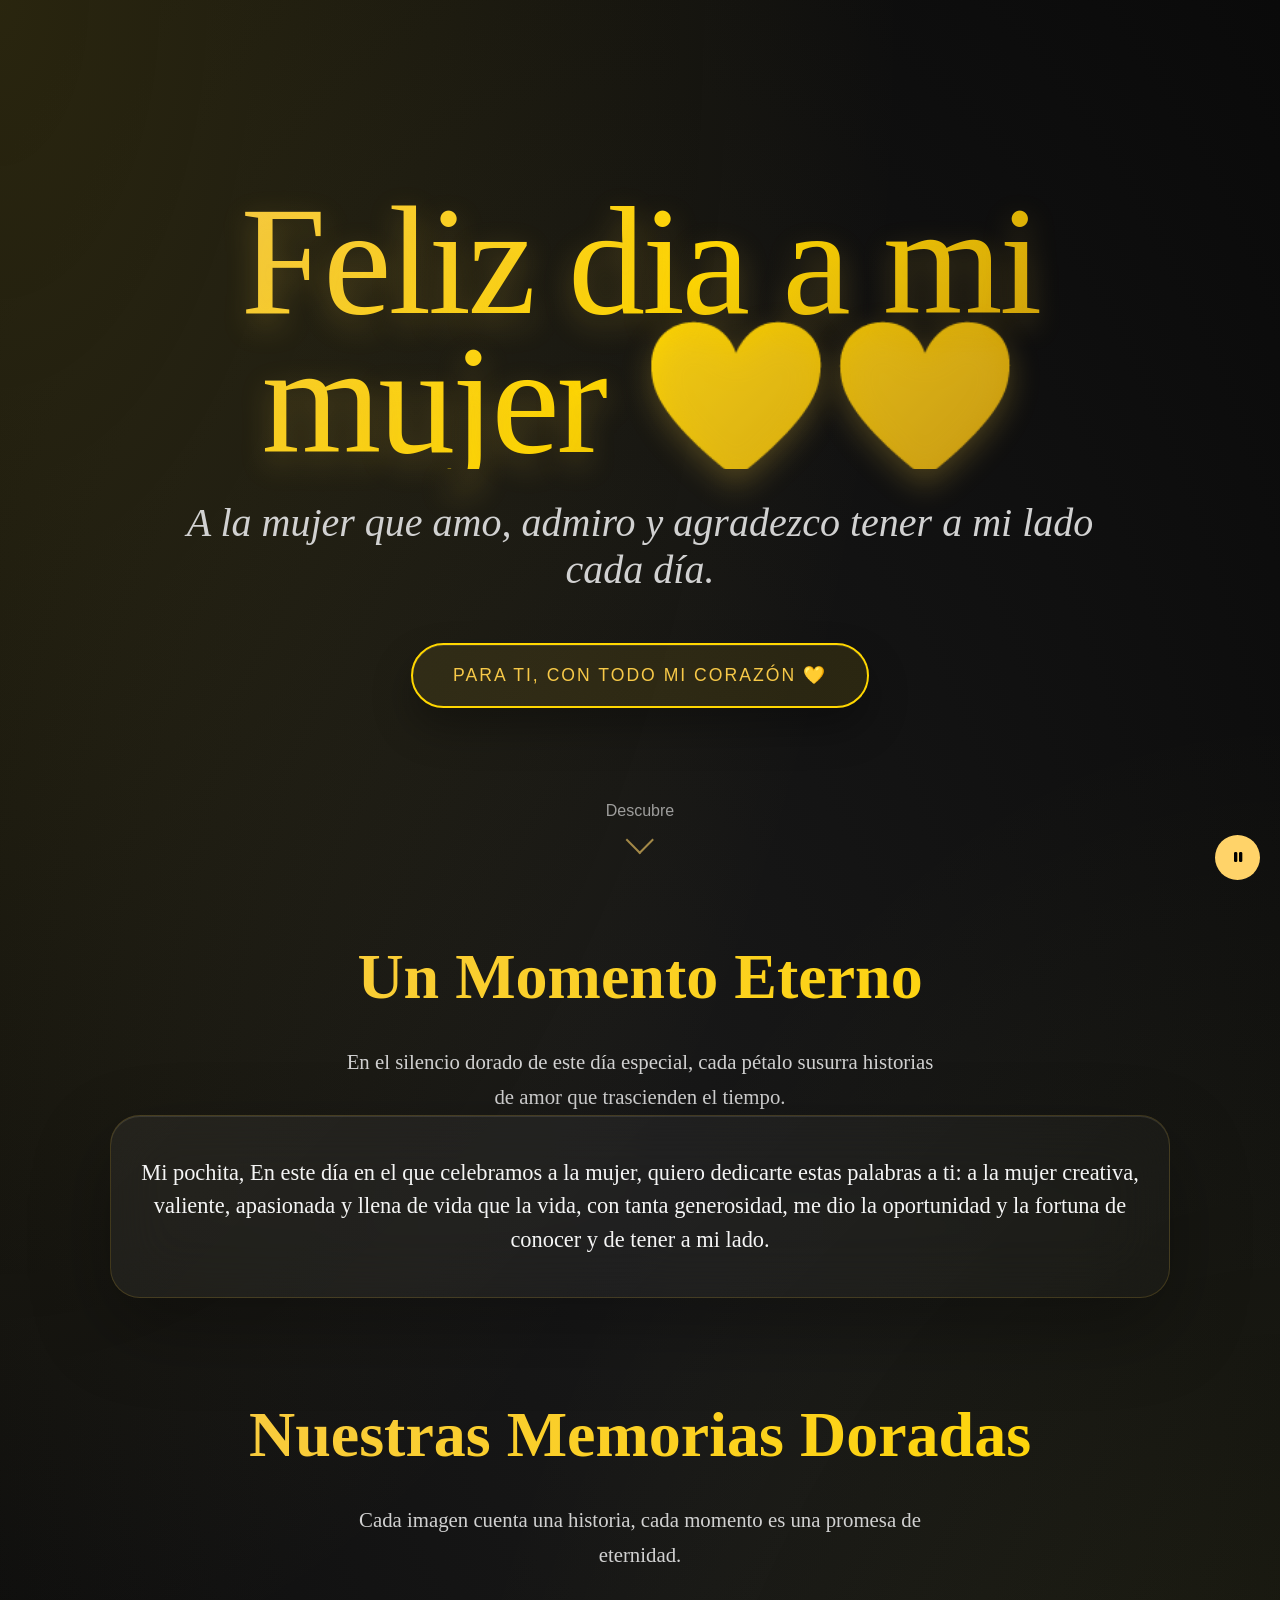
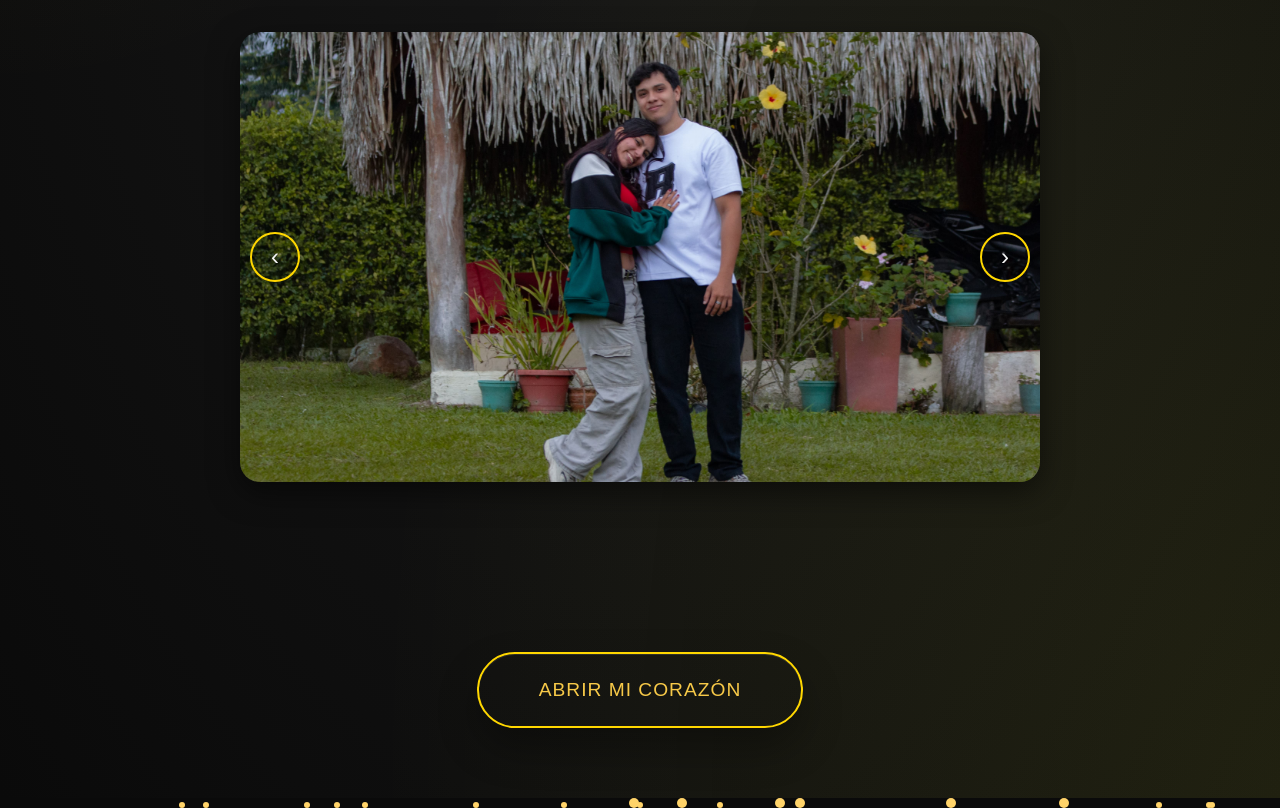
==== page.html @ eefaf430 "Primer commit" ====
<html lang="es" style="">

<head>
    <meta charset="UTF-8">
    <meta name="viewport" content="width=device-width, initial-scale=1.0">
    <title>Para Ti Amor</title>
    <link rel="stylesheet" href="https://cdnjs.cloudflare.com/ajax/libs/font-awesome/6.4.0/css/all.min.css"
        integrity="sha512-iecdLmaskl7CVkqkXNQ/ZH/XLlvWZOJyj7Yy7tcenmpD1ypASozpmT/E0iPtmFIB46ZmdtAc9eNBvH0H/ZpiBw=="
        crossorigin="anonymous" referrerpolicy="no-referrer">
    <link rel="preload" href="https://cdnjs.cloudflare.com/ajax/libs/font-awesome/6.4.0/webfonts/fa-solid-900.woff2"
        as="font" type="font/woff2" crossorigin="anonymous">
    <link rel="stylesheet" href="CSS/style1.css">
    <style type="text/css" id="operaUserStyle"></style>
    <style>
        @keyframes blinkCursor {
            50% {
                opacity: 0;
            }
        }
    </style>
    <style id="floatUpKeyframes">
        @keyframes floatUp {
            0% {
                transform: translateY(0) rotate(0deg);
                opacity: 0;
            }

            10% {
                opacity: 0.8;
            }

            90% {
                opacity: 0.8;
            }

            100% {
                transform: translateY(-120vh) rotate(360deg);
                opacity: 0;
            }
        }
    </style>
</head>

<body style="opacity: 1; transform: scale(1); transition: 1s cubic-bezier(0.25, 0.46, 0.45, 0.94);">

    <audio id="backgroundMusic" loop="" preload="auto">
        <source src="/DATOS/img/ytmp3free.cc_coldplay-yellow-lyrics-youtubemp3free.org.mp3" type="audio/mpeg">
        Tu navegador no soporta el elemento de audio.
    </audio>
    <div class="background-canvas"
        style="background: radial-gradient(at left top, rgba(217, 65, 38, 0.15) 0%, transparent 50%), radial-gradient(at right bottom, rgba(235, 123, 71, 0.1) 0%, transparent 50%), radial-gradient(rgba(26, 26, 26, 0.9) 0%, rgb(10, 10, 10) 100%);">
    </div>
    <div class="particle-system" id="particleSystem">
        <div class="particle large" style="left: 49.1236%; animation-duration: 12.4468s; animation-delay: 1.84245s;">
        </div>
        <div class="particle" style="left: 13.967%; animation-duration: 18.7906s; animation-delay: 1.20535s;"></div>
        <div class="particle" style="left: 90.3233%; animation-duration: 13.4565s; animation-delay: 1.31085s;"></div>
        <div class="particle" style="left: 56.0158%; animation-duration: 14.3678s; animation-delay: 0.501377s;"></div>
        <div class="particle" style="left: 36.9494%; animation-duration: 11.2925s; animation-delay: 1.24922s;"></div>
        <div class="particle" style="left: 94.2317%; animation-duration: 16.1982s; animation-delay: 0.864166s;"></div>
        <div class="particle" style="left: 26.131%; animation-duration: 18.311s; animation-delay: 1.80862s;"></div>
        <div class="particle" style="left: 94.4612%; animation-duration: 13.0798s; animation-delay: 0.508164s;"></div>
        <div class="particle" style="left: 49.7275%; animation-duration: 10.1983s; animation-delay: 1.98005s;"></div>
        <div class="particle" style="left: 15.8579%; animation-duration: 11.2997s; animation-delay: 0.548062s;"></div>
        <div class="particle large" style="left: 52.8611%; animation-duration: 10.597s; animation-delay: 0.742049s;">
        </div>
        <div class="particle" style="left: 43.8546%; animation-duration: 17.5467s; animation-delay: 0.379845s;"></div>
        <div class="particle" style="left: 28.2737%; animation-duration: 16.7302s; animation-delay: 0.920802s;"></div>
        <div class="particle large" style="left: 73.8963%; animation-duration: 12.6162s; animation-delay: 0.523811s;">
        </div>
        <div class="particle large" style="left: 62.1353%; animation-duration: 12.096s; animation-delay: 1.81944s;">
        </div>
        <div class="particle large" style="left: 82.7485%; animation-duration: 12.4718s; animation-delay: 1.86696s;">
        </div>
        <div class="particle" style="left: 23.775%; animation-duration: 12.0735s; animation-delay: 1.17599s;"></div>
    </div>

    <section class="hero-section">
        <div class="hero-content">
            <h1 class="hero-title" style="filter: brightness(1) saturate(1);">Feliz dia a mi mujer ❤️💛</h1>
            <p class="hero-subtitle">A la mujer que amo, admiro y agradezco tener a mi lado cada día.</p>
            <div class="hero-date">Para ti, con todo mi corazón 💛</div>
        </div>
        <div class="scroll-indicator">
            <span>Descubre</span>
            <div class="scroll-arrow"></div>
        </div>
    </section>

    <section class="main-section">
        <div class="container">
            <div class="section-header fade-in visible">
                <h2 class="section-title" style="filter: brightness(1) saturate(1);">Un Momento Eterno</h2>
                <p class="section-description">En el silencio dorado de este día especial, cada pétalo susurra historias
                    de amor que trascienden el tiempo.</p>
            </div>

            <div class="premium-card fade-in visible">
                <p>Mi pochita,

                    En este día en el que celebramos a la mujer, quiero dedicarte estas palabras a ti: a la mujer
                    creativa, valiente, apasionada y llena de vida que la vida, con tanta generosidad, me dio la
                    oportunidad y la fortuna de conocer y de tener a mi lado.
                </p>
            </div>
        </div>
    </section>

    <section class="main-section">
        <div class="container">
            <div class="section-header fade-in visible">
                <h2 class="section-title" style="filter: brightness(1) saturate(1);">Nuestras Memorias Doradas</h2>
                <p class="section-description">Cada imagen cuenta una historia, cada momento es una promesa de
                    eternidad.</p>
            </div>

            <div class="carousel fade-in visible">
                <div class="image-container active"
                    style="background-image: url(&quot;https://dedicapag.com/es/PagDiaFlorAmarilla/Uploads/69adaea73918b_IMG_20260305_213916.jpg&quot;); transform: translateX(0px);">
                    <img src="DATOS/img/IMG-20260112-WA0031.jpg" alt="Momento dorado 1">
                </div>
                <div class="image-container"
                    style="background-image: url(&quot;https://dedicapag.com/es/PagDiaFlorAmarilla/Uploads/69adaea73a67f_IMG-20260112-WA0031.jpg&quot;); transform: translateX(-100%);">
                    <img src="DATOS/img/IMG-20260225-WA0110.jpg" alt="Momento dorado 2">
                </div>
                <div class="image-container"
                    style="background-image: url(&quot;https://dedicapag.com/es/PagDiaFlorAmarilla/Uploads/69adaea73ad62_IMG-20260112-WA0031.jpg&quot;); transform: translateX(-100%);">
                    <img src="DATOS/img/IMG_20260305_213916.jpg" alt="Momento dorado 3">
                </div>
                <div class="carousel-nav">
                    <button id="prev-slide">‹</button>
                    <button id="next-slide">›</button>
                </div>
            </div>
        </div>

        <div class="container">
            <div style="text-align: center;">
                <button class="magic-button fade-in visible" id="openLetterBtn">
                    Abrir mi corazón </button>
            </div>
        </div>
    </section>

    <div
        style="position: fixed; width: 20px; height: 20px; background: radial-gradient(circle, var(--secondary-gold) 0%, transparent 70%); border-radius: 50%; pointer-events: none; z-index: 9999; opacity: 0; transition: 0.3s; transform: translate(-50%, -50%); left: 1345px; top: 807px;">
    </div>
    <div class="floating-flower"
        style="position: fixed; font-size: 23.1102px; left: 13.0621%; top: 72.46vh; pointer-events: none; z-index: 2; opacity: 0.8; animation: 19.5343s linear 0s 1 normal forwards running floatUp; will-change: transform, opacity;">
        🌷</div>
    <div class="floating-flower"
        style="position: fixed; font-size: 16.0821px; left: 43.3078%; top: 68.2381vh; pointer-events: none; z-index: 2; opacity: 0.8; animation: 19.2855s linear 0s 1 normal forwards running floatUp; will-change: transform, opacity;">
        🌷</div>
    <div class="floating-flower"
        style="position: fixed; font-size: 29.3202px; left: 3.97854%; top: 71.3391vh; pointer-events: none; z-index: 2; opacity: 0.8; animation: 15.3925s linear 0s 1 normal forwards running floatUp; will-change: transform, opacity;">
        🌷</div>
    <div class="floating-flower"
        style="position: fixed; font-size: 20.6711px; left: 57.3376%; top: 83.5274vh; pointer-events: none; z-index: 2; opacity: 0.8; animation: 16.124s linear 0s 1 normal forwards running floatUp; will-change: transform, opacity;">
        🌼</div>
    <div class="floating-flower"
        style="position: fixed; font-size: 28.1173px; left: 32.2132%; top: 72.9131vh; pointer-events: none; z-index: 2; opacity: 0.8; animation: 17.4586s linear 0s 1 normal forwards running floatUp; will-change: transform, opacity;">
        🌷</div>
    <div class="floating-flower"
        style="position: fixed; font-size: 19.7053px; left: 76.5942%; top: 94.3041vh; pointer-events: none; z-index: 2; opacity: 0.8; animation: 13.9809s linear 0s 1 normal forwards running floatUp; will-change: transform, opacity;">
        🌷</div>
    <div class="floating-flower"
        style="position: fixed; font-size: 27.3361px; left: 46.9237%; top: 80.5106vh; pointer-events: none; z-index: 2; opacity: 0.8; animation: 19.7847s linear 0s 1 normal forwards running floatUp; will-change: transform, opacity;">
        🌷</div>
    <div class="floating-flower"
        style="position: fixed; font-size: 15.6511px; left: 16.0627%; top: 61.2535vh; pointer-events: none; z-index: 2; opacity: 0.8; animation: 19.8061s linear 0s 1 normal forwards running floatUp; will-change: transform, opacity;">
        🌼</div>

    <div id="letterOverlay">
        <div class="message-content">
            <button class="close-message" id="closeLetterBtn">×</button>

            <h2>Para el amor de mi vida</h2>

            <div id="typewriterText">
                <p>
                    Admiro tu forma de luchar por lo que quieres, tu alegría,
                    tu manera de contagiar energía y tu capacidad de hacer que incluso
                    los días más simples se vuelvan especiales. Eres una mujer increíble,
                    y me siento profundamente orgulloso de caminar a tu lado y de poder
                    llamarte mi compañera.
                </p>

                <p>
                    Gracias por cada momento compartido, por cada sonrisa,
                    por cada enseñanza y por cada recuerdo que hemos construido.
                </p>
            </div>

            <div class="signature">
                Con amor infinito e inquebrantable,<br>
                Para siempre tuyo ✨
            </div>
        </div>
    </div>
    <div class="music-control" style="z-index: 100000; position: fixed; transform: none;">
        <button class="music-btn" id="musicBtn" aria-label="Toggle music">
            <i class="fas fa-play" id="playIcon" style="display: none;"></i>
            <i class="fas fa-pause" id="pauseIcon" style="display: inline-block;"></i>
        </button>
        <div class="volume-control" id="volumeControl">
            <input type="range" id="volumeSlider" min="0" max="1" step="0.01" value="0.5" aria-label="Volume control">
        </div>
    </div>
</body>

</html>

<script>
    let typewriterTimeout = null;
    let isMobile = /Mobi|Android/i.test(navigator.userAgent);
    let _savedScrollY = 0;
    let _savedBodyPosition = '';
    let _savedBodyTop = '';
    let _savedBodyWidth = '';
    let _savedBodyOverflow = '';
    let _savedHtmlOverflow = '';
    let _savedBodyTransform = null;
    let _savedBodyPaddingRight = '';

    function bodyHasTransform() {
        const cs = getComputedStyle(document.body);
        const t = cs.transform || cs.webkitTransform || '';
        return t && t !== 'none' && t !== 'matrix(1, 0, 0, 1, 0, 0)';
    }

    function typeLine(lineElement, text, speed = 20, onDone) {
        const textSpan = lineElement.querySelector('.text');
        const cursor = lineElement.querySelector('.cursor');
        const typewriterContainer = document.getElementById('typewriterText');
        textSpan.textContent = '';
        lineElement.classList.add('active');
        let index = 0;

        function typeChar() {
            if (index < text.length) {
                textSpan.textContent += text.charAt(index);
                index++;
                typewriterContainer.scrollTo({
                    top: typewriterContainer.scrollHeight,
                    behavior: 'smooth'
                });
                typewriterTimeout = setTimeout(typeChar, speed);
            } else {
                cursor.style.display = 'none';
                typewriterContainer.scrollTo({
                    top: typewriterContainer.scrollHeight,
                    behavior: 'smooth'
                });
                if (onDone) onDone();
            }
        }

        cursor.style.display = 'inline-block';
        typeChar();
    }

    (function moveOverlayToHtml() {
        const overlay = document.getElementById('letterOverlay');
        if (!overlay) return;
        if (overlay.parentNode !== document.documentElement) {
            document.documentElement.appendChild(overlay);
        }
    })();

    function openLetterModal() {
        const overlay = document.getElementById('letterOverlay');
        if (!overlay) return;

        _savedScrollY = window.pageYOffset;
        const scrollbarWidth = window.innerWidth - document.documentElement.clientWidth;

        _savedBodyPosition = document.body.style.position;
        _savedBodyTop = document.body.style.top;
        _savedBodyWidth = document.body.style.width;
        _savedBodyOverflow = document.body.style.overflow;
        _savedHtmlOverflow = document.documentElement.style.overflow;
        _savedBodyPaddingRight = document.body.style.paddingRight;

        if (bodyHasTransform()) {
            _savedBodyTransform = document.body.style.transform;
            document.body.style.transform = 'none';
        }

        document.body.style.position = 'relative';
        document.body.style.width = '100%';
        document.body.style.overflow = 'hidden';
        document.documentElement.style.overflow = 'hidden';
        document.body.style.paddingRight = `${scrollbarWidth}px`;

        overlay.classList.add('show');

        const typewriterText = document.getElementById('typewriterText');
        typewriterText.innerHTML = '';

        const letterContent = "Admiro tu forma de luchar por lo que quieres, tu alegr\u00eda, tu manera de contagiar energ\u00eda y tu capacidad de hacer que incluso los d\u00edas m\u00e1s simples se vuelvan especiales. Eres una mujer incre\u00edble, y me siento profundamente orgulloso de caminar a tu lado y de poder llamarte mi compa\u00f1era.\r\nGracias por cada momento compartido, por cada sonrisa, por cada ense\u00f1anza y por cada recuerdo que hemos construido";
        const texts = letterContent.split('\n').filter(line => line.trim() !== '');

        if (typewriterTimeout) {
            clearTimeout(typewriterTimeout);
            typewriterTimeout = null;
        }

        texts.forEach(() => {
            const line = document.createElement('span');
            line.classList.add('line');
            line.innerHTML = '<span class="text"></span><span class="cursor" style="display: inline-block; width: 2px; height: 1em; background: var(--secondary-gold); margin-left: 2px; vertical-align: middle; animation: blinkCursor 0.7s step-end infinite;"></span>';
            typewriterText.appendChild(line);
            typewriterText.appendChild(document.createElement('br'));
        });

        const lines = typewriterText.querySelectorAll('.line');

        function typeNextLine(index) {
            if (index < lines.length && index < texts.length) {
                typeLine(lines[index], texts[index], 30, () => {
                    typeNextLine(index + 1);
                });
            } else {
                lines.forEach(line => line.querySelector('.cursor').style.display = 'none');
            }
        }

        typeNextLine(0);
    }

    function closeLetterModal() {
        const overlay = document.getElementById('letterOverlay');
        const typewriterText = document.getElementById('typewriterText');

        if (typewriterTimeout) {
            clearTimeout(typewriterTimeout);
            typewriterTimeout = null;
        }

        typewriterText.innerHTML = '';

        overlay.classList.remove('show');

        document.body.style.position = _savedBodyPosition;
        document.body.style.top = _savedBodyTop;
        document.body.style.width = _savedBodyWidth;
        document.body.style.overflow = _savedBodyOverflow;
        document.documentElement.style.overflow = _savedHtmlOverflow;
        document.body.style.paddingRight = _savedBodyPaddingRight;

        if (_savedBodyTransform !== null) {
            document.body.style.transform = _savedBodyTransform;
            _savedBodyTransform = null;
        }

        window.scrollTo(0, _savedScrollY);
    }

    const style = document.createElement('style');
    style.textContent = `
            @keyframes blinkCursor {
                50% { opacity: 0; }
            }
        `;
    document.head.appendChild(style);

    document.getElementById('openLetterBtn').addEventListener('click', openLetterModal);

    document.getElementById('closeLetterBtn').addEventListener('click', closeLetterModal);

    window.onclick = function (event) {
        const overlay = document.getElementById('letterOverlay');
        if (event.target === overlay) {
            closeLetterModal();
        }
    };

    const slideElements = document.querySelectorAll('.carousel .image-container');
    const prevButton = document.getElementById('prev-slide');
    const nextButton = document.getElementById('next-slide');

    let currentSlide = 0;
    const totalSlides = slideElements.length;

    function showSlide(index) {
        if (index >= totalSlides) index = 0;
        else if (index < 0) index = totalSlides - 1;

        slideElements[currentSlide].classList.remove('active');
        slideElements[currentSlide].style.transform = 'translateX(-100%)';

        currentSlide = index;
        slideElements[currentSlide].classList.add('active');
        slideElements[currentSlide].style.transform = 'translateX(0)';
    }

    if (totalSlides > 0) {
        prevButton.addEventListener('click', () => showSlide(currentSlide - 1));
        nextButton.addEventListener('click', () => showSlide(currentSlide + 1));
        slideElements[0].classList.add('active');
        setInterval(() => showSlide(currentSlide + 1), 5000);
    }

    function initParticleSystem() {
        const system = document.getElementById('particleSystem');
        const interval = isMobile ? 1500 : 1200;
        setInterval(() => {
            const particle = document.createElement('div');
            particle.className = Math.random() > 0.7 ? 'particle large' : 'particle';
            particle.style.left = (Math.random() * 98 + 1) + '%';
            particle.style.animationDuration = (Math.random() * 10 + 10) + 's';
            particle.style.animationDelay = Math.random() * 2 + 's';
            system.appendChild(particle);

            setTimeout(() => particle.remove(), 20000);
        }, interval);
    }

    function initScrollAnimations() {
        const observer = new IntersectionObserver((entries) => {
            entries.forEach(entry => {
                if (entry.isIntersecting) entry.target.classList.add('visible');
            });
        }, { threshold: 0.1 });

        document.querySelectorAll('.fade-in').forEach(el => observer.observe(el));
    }

    function initParallax() {
        const heroContent = document.querySelector('.hero-content');

        window.addEventListener('scroll', () => {
            const scrolled = window.pageYOffset;

            if (heroContent) {
                heroContent.style.transform = `translateY(${scrolled * 0.2}px)`;
            }
        });
    }

    function initMagicCursor() {
        if (isMobile) return;
        const cursor = document.createElement('div');
        cursor.style.cssText = `
                position: fixed;
                width: 20px;
                height: 20px;
                background: radial-gradient(circle, var(--secondary-gold) 0%, transparent 70%);
                border-radius: 50%;
                pointer-events: none;
                z-index: 9999;
                opacity: 0;
                transition: all 0.3s ease;
                transform: translate(-50%, -50%);
            `;
        document.body.appendChild(cursor);

        document.addEventListener('mousemove', (e) => {
            cursor.style.left = e.clientX + 'px';
            cursor.style.top = e.clientY + 'px';
            cursor.style.opacity = '0.6';
        });

        document.addEventListener('mouseenter', () => cursor.style.opacity = '0.6');
        document.addEventListener('mouseleave', () => cursor.style.opacity = '0');
    }

    function createVisualRhythm() {
        if (isMobile) return;
        setInterval(() => {
            const elements = document.querySelectorAll('.hero-title, .section-title');
            elements.forEach(el => {
                el.style.filter = 'brightness(1.2) saturate(1.1)';
                setTimeout(() => el.style.filter = 'brightness(1) saturate(1)', 200);
            });
        }, 4000);
    }

    function createFloatingFlowers() {
        const flowers = ['🌻', '🌼', '🌺', '🌸', '💐', '🌷'];
        const interval = isMobile ? 3000 : 2500;
        const durationMin = isMobile ? 10 : 12;
        const durationMax = isMobile ? 16 : 20;
        const initialBurst = isMobile ? 3 : 9;

        if (!document.getElementById('floatUpKeyframes')) {
            const style = document.createElement('style');
            style.id = 'floatUpKeyframes';
            style.textContent = `
                    @keyframes floatUp {
                        0% { transform: translateY(0) rotate(0deg); opacity: 0; }
                        10% { opacity: 0.8; }
                        90% { opacity: 0.8; }
                        100% { transform: translateY(-120vh) rotate(360deg); opacity: 0; }
                    }
                `;
            document.head.appendChild(style);
        }

        function spawnFlower(startVh) {
            const flower = document.createElement('div');
            flower.className = 'floating-flower';
            flower.textContent = flowers[Math.floor(Math.random() * flowers.length)];
            const size = Math.random() * 20 + 15;
            const left = Math.random() * 98 + 1;
            const duration = Math.random() * (durationMax - durationMin) + durationMin;

            flower.style.cssText = `
                    position: fixed;
                    font-size: ${size}px;
                    left: ${left}%;
                    top: ${startVh}vh;
                    pointer-events: none;
                    z-index: 2;
                    opacity: 0.8;
                    animation: floatUp ${duration}s linear forwards;
                    will-change: transform, opacity;
                `;

            document.body.appendChild(flower);

            setTimeout(() => {
                flower.remove();
            }, (duration + 0.5) * 1000);
        }

        for (let i = 0; i < initialBurst; i++) {
            const startVh = Math.random() * 35 + 60;
            setTimeout(() => spawnFlower(startVh), i * 120);
        }

        const intervalId = setInterval(() => {
            const startVh = Math.random() * 35 + 60;
            spawnFlower(startVh);
        }, interval);

        createFloatingFlowers._intervalId = intervalId;
    }

    function createDynamicBackground() {
        if (isMobile) return;
        const canvas = document.querySelector('.background-canvas');
        let hue = 45;
        const updateBg = () => {
            hue = (hue + 1) % 60;
            canvas.style.background = `
                    radial-gradient(ellipse at top left, hsla(${hue}, 70%, 50%, 0.15) 0%, transparent 50%),
                    radial-gradient(ellipse at bottom right, hsla(${hue + 10}, 80%, 60%, 0.1) 0%, transparent 50%),
                    radial-gradient(ellipse at center, rgba(26, 26, 26, 0.9) 0%, #0a0a0a 100%)
                `;
            requestAnimationFrame(updateBg);
        };
        requestAnimationFrame(updateBg);
    }

    window.addEventListener('load', () => {
        initParticleSystem();
        initScrollAnimations();
        initParallax();
        initMagicCursor();
        createVisualRhythm();
        createFloatingFlowers();
        createDynamicBackground();

        setTimeout(() => {
            document.body.style.opacity = '1';
            document.body.style.transform = 'scale(1)';
        }, 100);
    });

    document.body.style.opacity = '0.95';
    document.body.style.transform = 'scale(0.98)';
    document.body.style.transition = 'all 1s cubic-bezier(0.25, 0.46, 0.45, 0.94)';

    const cleanupInterval = setInterval(() => {
        document.querySelectorAll('.particle').forEach(p => {
            if (!p.getAnimations().length) p.remove();
        });

        document.querySelectorAll('[style*="floatUp"]').forEach(f => {
            if (!f.getAnimations().length) f.remove();
        });
    }, 10000);

    window.addEventListener('beforeunload', () => {
        clearInterval(cleanupInterval);
        if (typewriterTimeout) clearTimeout(typewriterTimeout);
    });
    window.addEventListener('beforeunload', () => {
        if (createFloatingFlowers._intervalId) clearInterval(createFloatingFlowers._intervalId);
    });

    function setupMusicControls() {
        const music = document.getElementById("backgroundMusic");
        const musicBtn = document.getElementById("musicBtn");
        const playIcon = document.getElementById("playIcon");
        const pauseIcon = document.getElementById("pauseIcon");
        const volumeSlider = document.getElementById("volumeSlider");
        const volumeControl = document.getElementById("volumeControl");

        if (!music || !musicBtn || !volumeSlider || !volumeControl) {
            console.error('Music or control elements not found');
            return;
        }

        music.volume = volumeSlider.value;

        music.load();
        music.currentTime = 0;
        music.play().then(() => {
            console.log('Autoplay successful at:', music.currentTime);
            playIcon.style.display = 'none';
            pauseIcon.style.display = 'inline-block';
        }).catch(error => {
            console.warn('Autoplay blocked:', error.message);
        });

        function toggleMusic() {
            if (music.paused) {
                music.play().then(() => {
                    console.log('Music playing at:', music.currentTime);
                    playIcon.style.display = 'none';
                    pauseIcon.style.display = 'inline-block';
                }).catch(error => {
                    console.error('Error playing audio:', error.message);
                });
            } else {
                music.pause();
                console.log('Music paused at:', music.currentTime);
                playIcon.style.display = 'inline-block';
                pauseIcon.style.display = 'none';
            }
        }

        musicBtn.addEventListener('click', (e) => {
            e.stopPropagation();
            toggleMusic();
            if (!volumeControl.classList.contains('visible')) {
                volumeControl.classList.add('visible');
                clearTimeout(hideVolumeTimeout);
                hideVolumeTimeout = setTimeout(() => volumeControl.classList.remove('visible'), 2000);
            } else {
                volumeControl.classList.remove('visible');
            }
        });

        let hideVolumeTimeout = null;
        volumeSlider.addEventListener('input', (e) => {
            music.volume = e.target.value;
            console.log('Volume set to:', music.volume);
            clearTimeout(hideVolumeTimeout);
            volumeControl.classList.add('visible');
        });

        volumeSlider.addEventListener('change', () => {
            hideVolumeTimeout = setTimeout(() => volumeControl.classList.remove('visible'), 2000);
        });

        volumeControl.addEventListener('mouseenter', () => clearTimeout(hideVolumeTimeout));
        volumeControl.addEventListener('mouseleave', () => {
            hideVolumeTimeout = setTimeout(() => volumeControl.classList.remove('visible'), 2000);
        });

        volumeSlider.addEventListener('touchstart', (e) => {
            e.stopPropagation();
            clearTimeout(hideVolumeTimeout);
        });
        volumeSlider.addEventListener('touchend', () => {
            hideVolumeTimeout = setTimeout(() => volumeControl.classList.remove('visible'), 2000);
        });

        document.addEventListener('click', (e) => {
            if (!volumeControl.contains(e.target) && !musicBtn.contains(e.target)) {
                volumeControl.classList.remove('visible');
                clearTimeout(hideVolumeTimeout);
            }
        });

        music.addEventListener('loadeddata', () => console.log('Audio data loaded'));
        music.addEventListener('error', (e) => console.error('Audio error:', e.message));
        music.addEventListener('play', () => console.log('Music play event'));
        music.addEventListener('pause', () => console.log('Music pause event'));
    }

    setupMusicControls();
    /* ===== Garantizar que .music-control quede siempre visible y por encima del overlay ===== */
    (function keepMusicControlOnTop() {
        const mc = document.querySelector('.music-control');
        if (!mc) return;

        // Mover al raíz del documento (evita que transform en body lo afecte)
        try {
            if (mc.parentNode !== document.documentElement) {
                document.documentElement.appendChild(mc);
            }
        } catch (e) {
            console.warn('No se pudo mover .music-control:', e);
        }


        // Asegurar visibilidad si aparece el overlay (letterOverlay)
        const overlay = document.getElementById('letterOverlay');
        if (overlay) {
            // Si el overlay tiene z-index alto, ponemos el control por encima
            const ensureZ = () => {
                const oz = parseInt(window.getComputedStyle(overlay).zIndex || 0, 10) || 0;
                mc.style.zIndex = (oz + 1).toString();
            };
            ensureZ();

            // Observamos cambios en el overlay por si lo muestran/ocultan o cambian z-index
            const obs = new MutationObserver(ensureZ);
            obs.observe(overlay, { attributes: true, attributeFilter: ['style', 'class'] });

            // limpiar al unload
            window.addEventListener('beforeunload', () => obs.disconnect());
        }

        // Reaplicar en resize (robustez)
        window.addEventListener('resize', () => {
            mc.style.position = 'fixed';
            mc.style.transform = 'none';
        });
    })();

</script>
---- CSS/style1.css ----
:root {
    --primary-dark: #0a0a0a;
    --secondary-dark: #111;
    --gold: #f7c948;
    --secondary-gold: #ffd369;
    --text: #f5f5f5;
    --primary-gold: #FFD700;
    --secondary-gold: #f7c948;
    --warm-gray: #d1d1d1;
}

* {
    margin: 0;
    padding: 0;
    box-sizing: border-box;
    font-family: "Segoe UI", sans-serif;
}

body {
    background: #0a0a0a;
    color: var(--text);
    overflow-x: hidden;
}

.container {
    max-width: 1100px;
    margin: auto;
    padding: 40px 20px;
}

.hero-section {
    min-height: 100vh;
    display: flex;
    align-items: center;
    justify-content: center;
    text-align: center;
    position: relative;
}

.hero-title {
    font-family: 'Playfair Display', serif;
    font-size: clamp(4rem, 12vw, 10rem);
    font-weight: 400;
    background: linear-gradient(135deg, var(--secondary-gold) 0%, var(--primary-gold) 50%, #B8860B 100%);
    -webkit-background-clip: text;
    -webkit-text-fill-color: transparent;
    background-clip: text;
    margin-bottom: 30px;
    letter-spacing: -3px;
    line-height: 0.9;
    text-shadow: 0 10px 30px rgba(212, 175, 55, 0.3);
    animation: textShimmer 4s ease-in-out infinite alternate;
}

.hero-subtitle {
    font-family: 'Cormorant', serif;
    font-size: clamp(1.5rem, 4vw, 2.5rem);
    color: var(--warm-gray);
    font-style: italic;
    font-weight: 300;
    margin-bottom: 50px;
    opacity: 0.9;
    animation: fadeInUp 2s 0.5s cubic-bezier(0.25, 0.46, 0.45, 0.94) forwards;
    opacity: 0;
    transform: translateY(30px);
}

.hero-date {
    display: inline-flex;
    align-items: center;
    padding: 20px 40px;
    background: linear-gradient(135deg, rgba(212, 175, 55, 0.1) 0%, rgba(255, 215, 0, 0.1) 100%);
    border: 2px solid var(--primary-gold);
    border-radius: 60px;
    backdrop-filter: blur(20px);
    font-weight: 500;
    font-size: 1.1rem;
    letter-spacing: 2px;
    text-transform: uppercase;
    color: var(--secondary-gold);
    box-shadow: 0 20px 40px rgba(0, 0, 0, 0.3),
        inset 0 1px 0 rgba(255, 255, 255, 0.1);
    animation: datePulse 3s ease-in-out infinite alternate;
}

.section-title {
    font-family: 'Playfair Display', serif;
    font-size: clamp(2rem, 5vw, 5rem);
    background: linear-gradient(135deg, var(--secondary-gold) 0%, var(--primary-gold) 100%);
    -webkit-background-clip: text;
    -webkit-text-fill-color: transparent;
    text-align: center;

    background-clip: text;
    margin-bottom: 30px;
    position: relative;
}

.section-description {
    font-family: 'Cormorant', serif;
    font-size: 1.3rem;
    color: var(--warm-gray);
    max-width: 600px;
    text-align: center;
    margin: 0 auto;
    line-height: 1.7;
}

.fade-in {
    opacity: 0;
    transform: translateY(20px);
    transition: .6s;
}

.fade-in.visible {
    opacity: 1;
    transform: translateY(0);
}

.premium-card {
    background: linear-gradient(135deg, rgba(255, 255, 255, 0.05) 0%, rgba(255, 255, 255, 0.02) 100%);
    backdrop-filter: blur(30px);
    border-radius: 30px;
    padding: 40px 30px;
    border: 1px solid rgba(212, 175, 55, 0.2);
    box-shadow: 0 30px 80px rgba(0, 0, 0, 0.3),
        inset 0 1px 0 rgba(255, 255, 255, 0.1);
    transition: all 0.6s cubic-bezier(0.25, 0.46, 0.45, 0.94);
    position: relative;
    overflow: hidden;
    margin-bottom: 20px;
}

.premium-card p {
    font-family: 'Cormorant', serif;
    font-size: 1.4rem;
    line-height: 1.5;
    color: var(--soft-white);
    text-align: center;
    position: relative;
    z-index: 2;
}

.carousel {
    position: relative;
    width: 100%;
    aspect-ratio: 16 / 9;
    max-width: 800px;
    margin: 60px auto;
    overflow: hidden;
    border-radius: 20px;
    box-shadow: 0 10px 30px rgba(0, 0, 0, 0.5);
}

.image-container {
    position: absolute;
    width: 100%;
    height: 100%;
    transition: 0.6s;
}

.image-container img {
    width: 100%;
    height: 100%;
    object-fit: cover;
}

.carousel-nav {
    position: absolute;
    top: 50%;
    width: 100%;
    display: flex;
    justify-content: space-between;
    transform: translateY(-50%);
    padding: 0 10px;
    z-index: 3;
}

.carousel-nav button {
    background: var(--dark-charcoal);
    color: var(--soft-white);
    border: 2px solid var(--primary-gold);
    padding: 1rem;
    cursor: pointer;
    font-size: 1.5rem;
    transition: all 0.3s ease;
    border-radius: 50%;
    width: 50px;
    height: 50px;
    display: flex;
    align-items: center;
    justify-content: center;
}

.carousel-nav button:hover {
    background: var(--primary-gold);
    transform: scale(1.1);
}

.magic-button {
    display: inline-block;
    margin: 30px auto;
    padding: 25px 60px;
    background: linear-gradient(135deg, var(--dark-charcoal) 0%, #2c2c2c 100%);
    color: var(--secondary-gold);
    border: 2px solid var(--primary-gold);
    border-radius: 60px;
    font-family: 'Inter', sans-serif;
    font-size: 1.2rem;
    font-weight: 500;
    letter-spacing: 1px;
    text-transform: uppercase;
    text-decoration: none;
    cursor: pointer;
    position: relative;
    overflow: hidden;
    transition: all 0.5s cubic-bezier(0.25, 0.46, 0.45, 0.94);
    box-shadow: 0 20px 40px rgba(0, 0, 0, 0.3),
        inset 0 1px 0 rgba(255, 255, 255, 0.1);
}

.magic-button:hover {
    transform: scale(1.05);
}

#letterOverlay {
    position: fixed;
    inset: 0;
    display: flex;
    justify-content: center;
    align-items: center;
    z-index: 99999;

    background-color: rgba(26, 26, 26, 0.9);

    opacity: 0;
    visibility: hidden;
    transition: opacity 0.3s ease;
}

#letterOverlay.show {
    opacity: 1;
    visibility: visible;
}

.message-content {
    max-width: 650px;
    padding: 40px;
    border-radius: 20px;
    background: linear-gradient(145deg, #2a2a2a, #1a1a1a);
    border: 1px solid rgba(255, 215, 0, 0.3);
    color: #eaeaea;
    text-align: center;
    position: relative;
}

.message-content h2 {
    color: #ffd700;
    font-size: 2.5rem;
    margin-bottom: 20px;
}

#typewriterText {
    font-size: 1.1rem;
    line-height: 1.7;
}

.signature {
    margin-top: 30px;
    font-style: italic;
    color: #ddd;
    font-size: 1.4rem;
}

.close-message {
    position: absolute;
    top: 15px;
    right: 20px;
    font-size: 28px;
    background: none;
    border: none;
    color: white;
    cursor: pointer;
}

.music-control {
    position: fixed;
    bottom: 20px;
    right: 20px;
    z-index: 99999;
}

.music-btn {
    width: 45px;
    height: 45px;
    border-radius: 50%;
    border: none;
    background: #ffd369;
    color: black;
    cursor: pointer;
}

.volume-control {
    margin-top: 8px;
    display: none;
}

.volume-control.visible {
    display: block;
}

.volume-control input {
    width: 100px;
}

.background-canvas {
    position: fixed;
    width: 100%;
    height: 100%;
    top: 0;
    left: 0;
    z-index: -1;
}

.particle {
    position: fixed;
    bottom: -10px;
    width: 6px;
    height: 6px;
    background: #ffd369;
    border-radius: 50%;
    animation: floatUp linear infinite;
}

.particle.large {
    width: 10px;
    height: 10px;
}

@keyframes floatUp {
    0% {
        transform: translateY(0);
        opacity: 0;
    }

    10% {
        opacity: .8;
    }

    100% {
        transform: translateY(-120vh);
        opacity: 0;
    }
}


.hero-content {
    text-align: center;
    max-width: 1000px;
    padding: 0 40px;
    z-index: 10;
    animation: heroReveal 2s cubic-bezier(0.25, 0.46, 0.45, 0.94) forwards;
    opacity: 0;
    transform: translateY(50px);
}

.hero-section {
    transform: none !important;
}

.scroll-indicator {
    position: absolute;
    bottom: 40px;
    left: 50%;
    transform: translateX(-50%);
    opacity: .6;
}

.scroll-arrow {
    width: 20px;
    height: 20px;
    border-bottom: 2px solid #ffd369;
    border-right: 2px solid #ffd369;
    transform: rotate(45deg);
    margin: 10px auto;
}

@keyframes heroReveal {
    from {
        opacity: 0;
        transform: translateY(50px);
    }

    to {
        opacity: 1;
        transform: translateY(0);
    }
}

@keyframes fadeInUp {
    from {
        opacity: 0;
        transform: translateY(30px);
    }

    to {
        opacity: 1;
        transform: translateY(0);
    }
}

@keyframes textShimmer {
    from {
        filter: brightness(1);
    }

    to {
        filter: brightness(1.3);
    }
}

@keyframes datePulse {
    from {
        transform: scale(1);
    }

    to {
        transform: scale(1.05);
    }
}
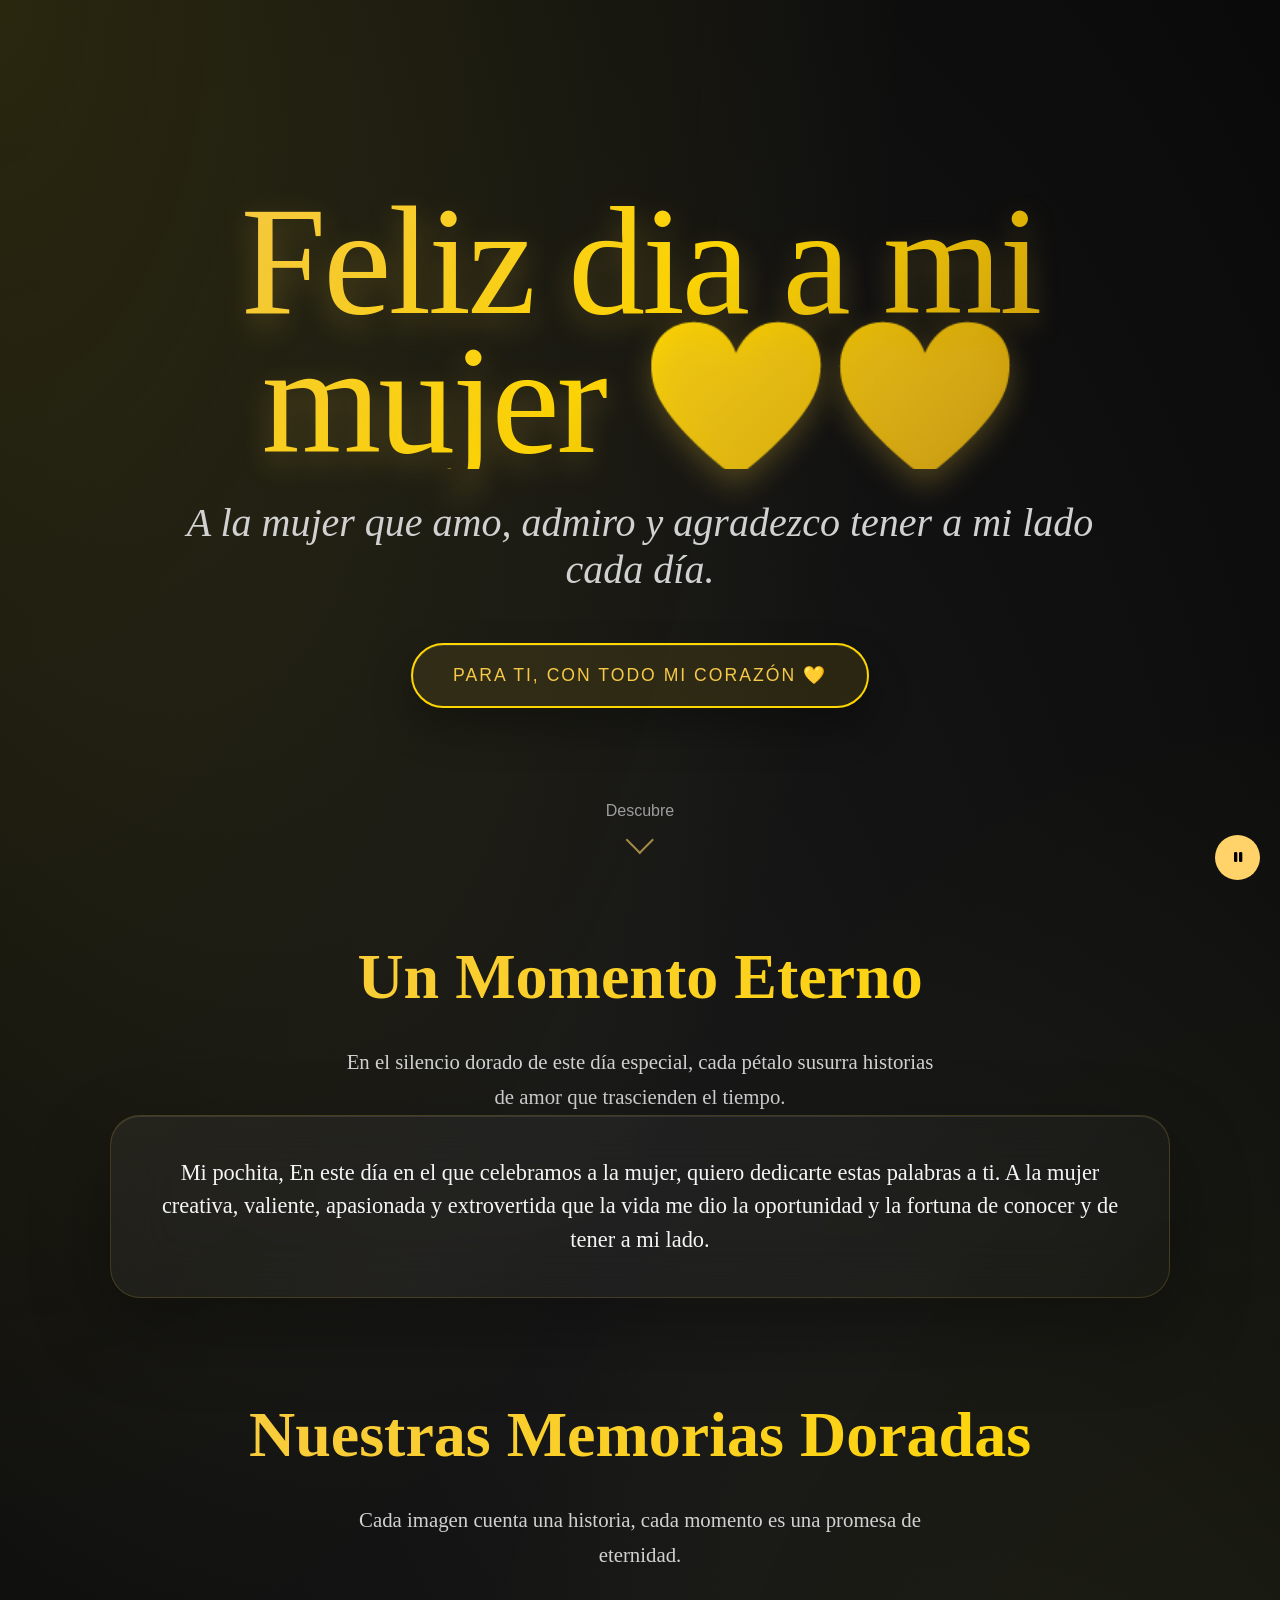
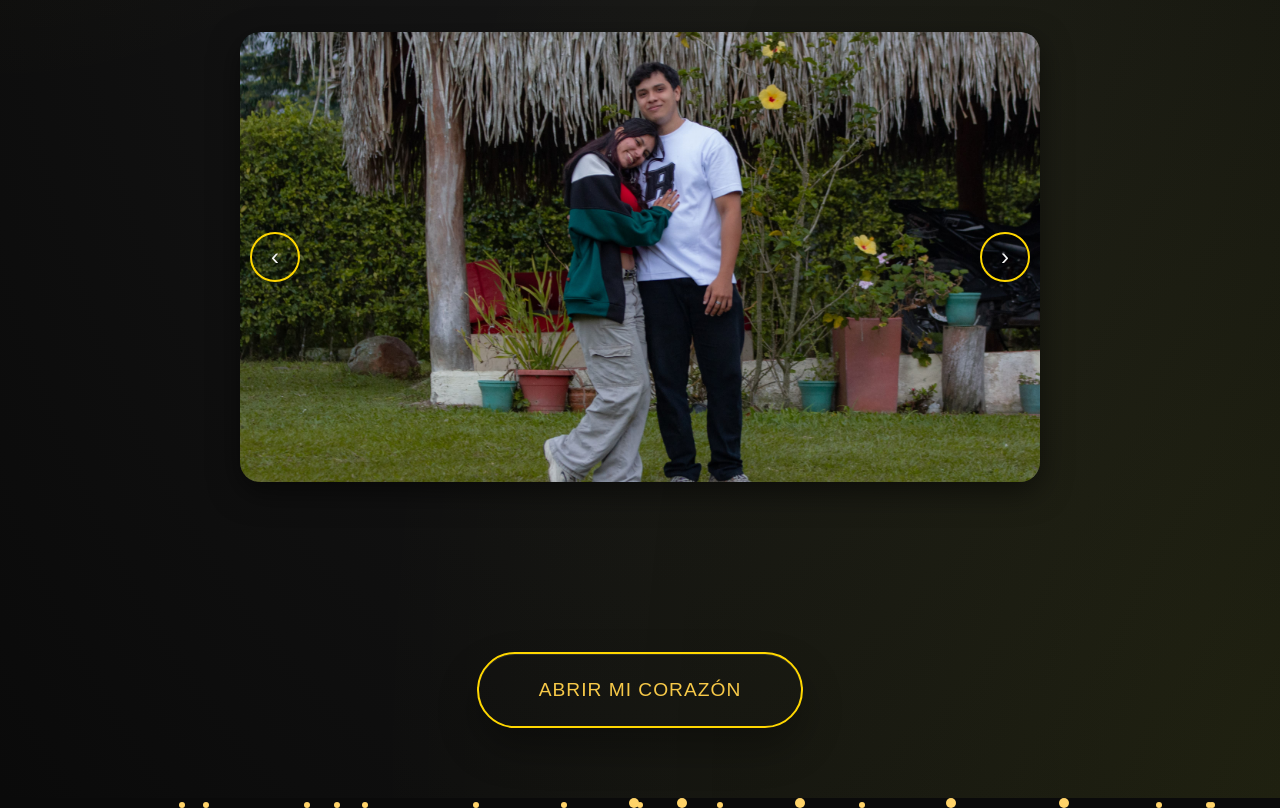
==== commit d3185a58: "Primer commit" ====
--- a/page.html
+++ b/page.html
@@ -96,12 +96,9 @@
             </div>
 
             <div class="premium-card fade-in visible">
-                <p>Mi pochita,
-
-                    En este día en el que celebramos a la mujer, quiero dedicarte estas palabras a ti: a la mujer
-                    creativa, valiente, apasionada y llena de vida que la vida, con tanta generosidad, me dio la
-                    oportunidad y la fortuna de conocer y de tener a mi lado.
-                </p>
+                <p>Mi pochita, En este día en el que celebramos a la mujer, quiero dedicarte estas palabras a ti. A la
+                    mujer creativa, valiente, apasionada y extrovertida que la vida me dio la oportunidad y la fortuna
+                    de conocer y de tener a mi lado.</p>
             </div>
         </div>
     </section>
